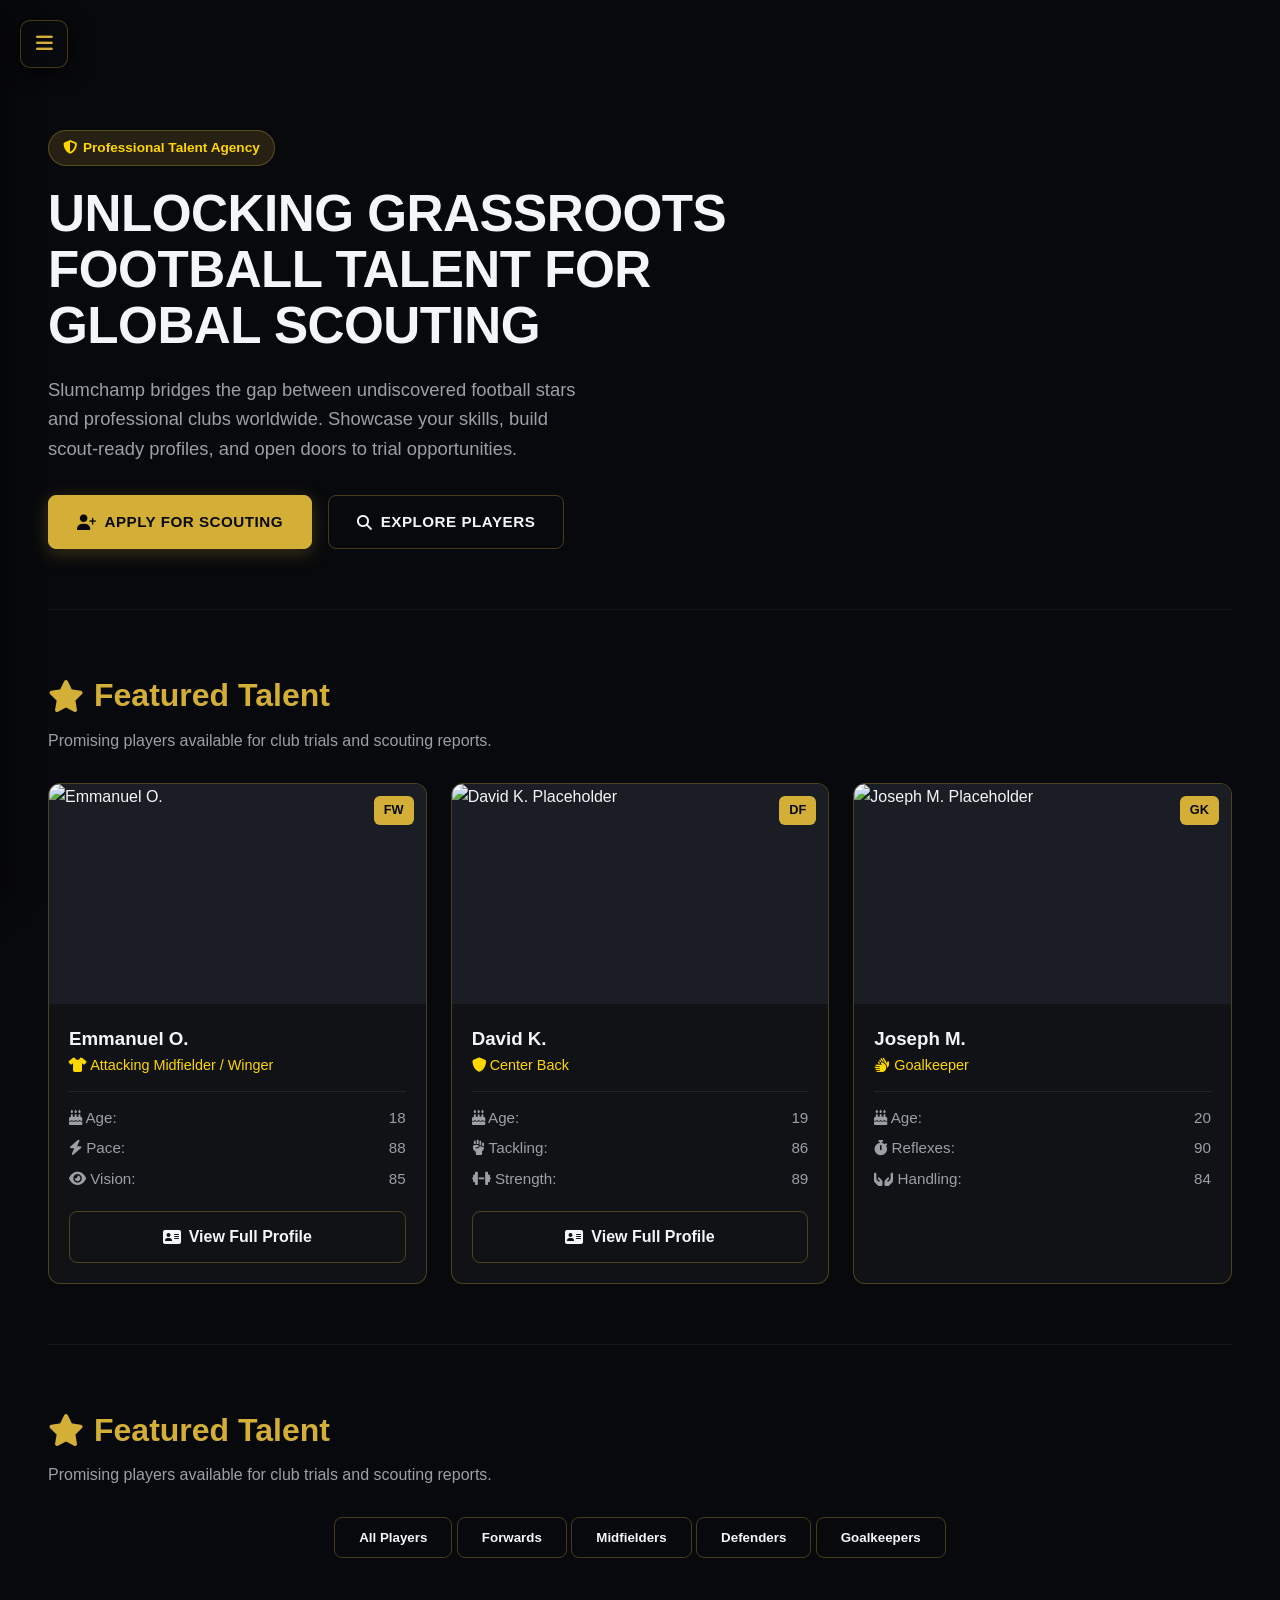
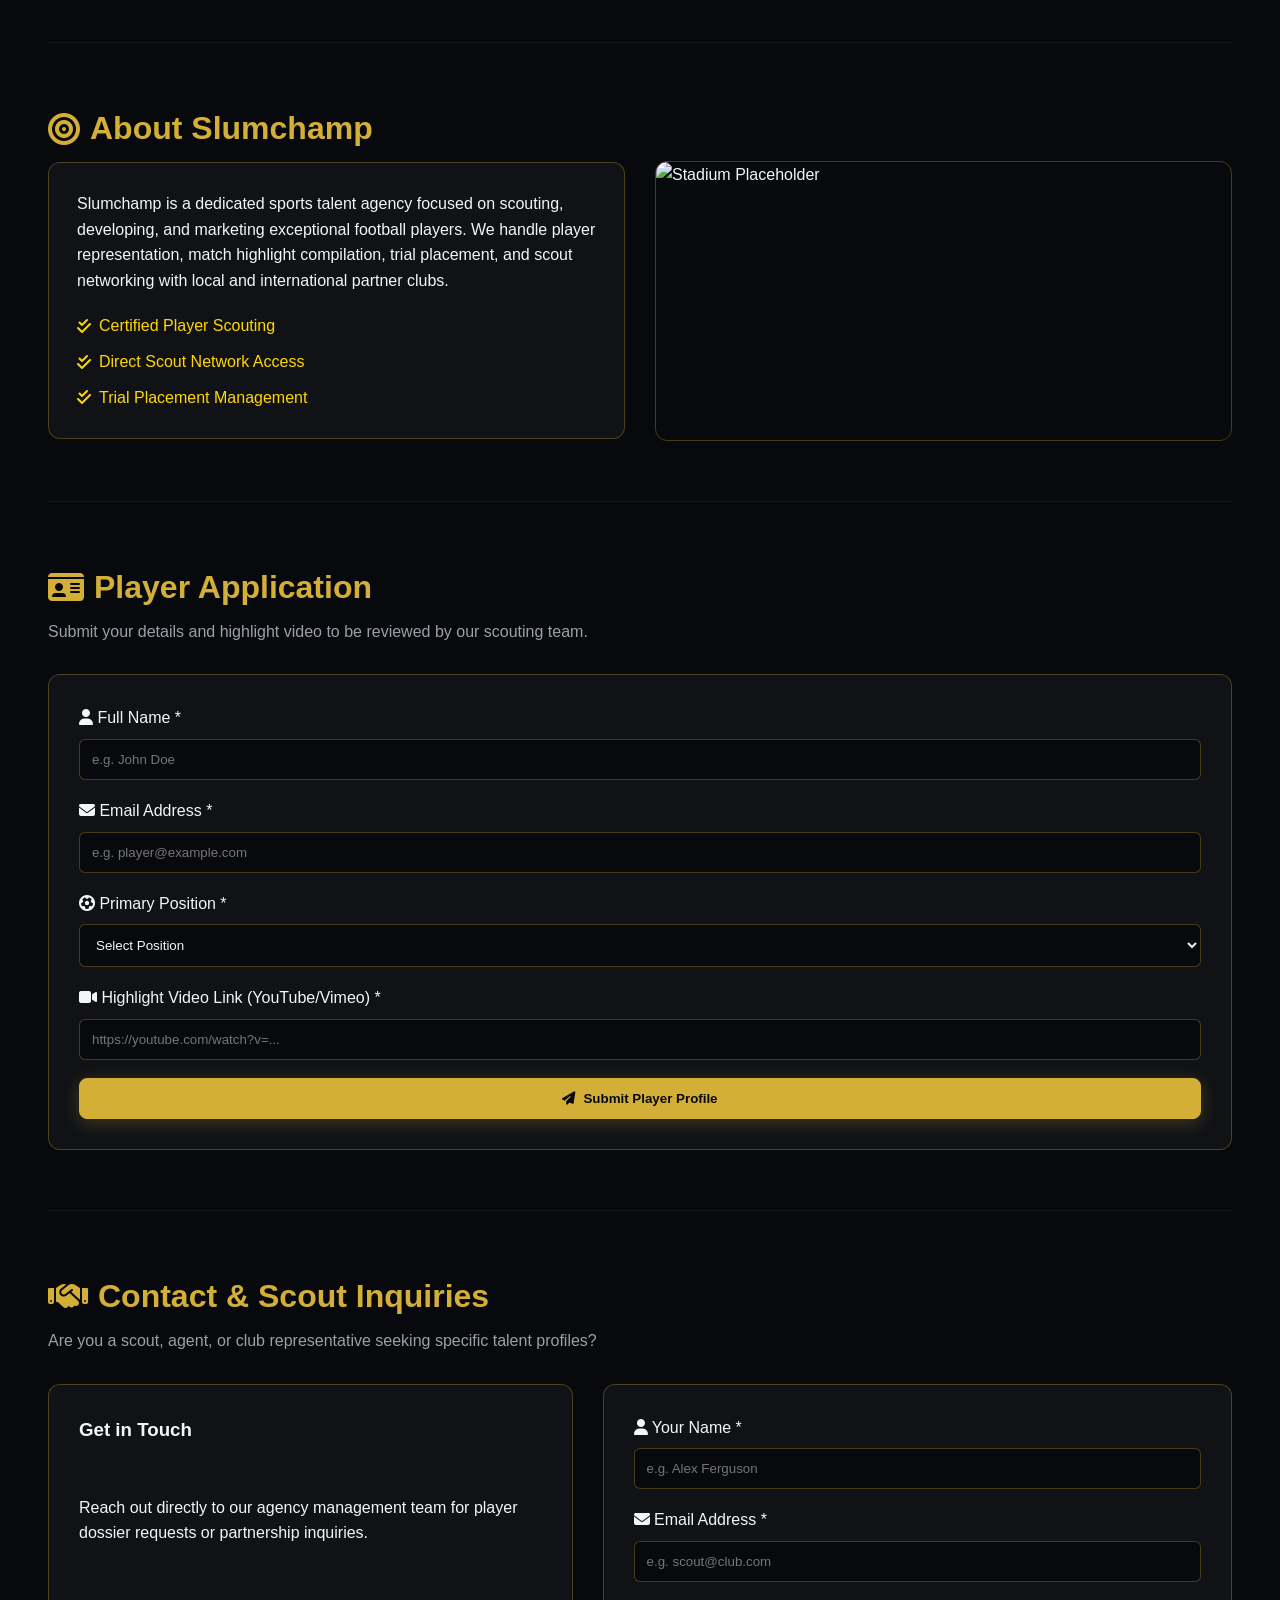
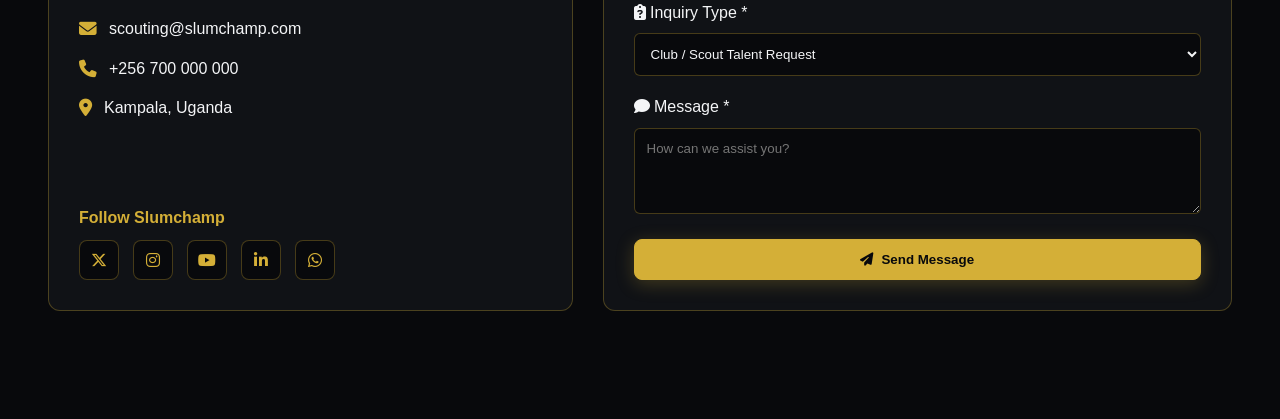
==== Slumchamp/home.html @ bc148725 "Add files via upload" ====
<!DOCTYPE html>
<html lang="en">
<head>
  <meta charset="UTF-8">
  <meta name="viewport" content="width=device-width, initial-scale=1.0">
  <title>Slumchamp - Talent Agency & Scouting Platform</title>
  
  <!-- Font Awesome CDN for Icons -->
  <link rel="stylesheet" href="https://cdnjs.cloudflare.com/ajax/libs/font-awesome/6.5.1/css/all.min.css">
  <link rel="stylesheet" href="css/style.css">
</head>
<body>

  <!-- Floating Hamburger Toggle Button -->
  <button type="button" id="menuToggleBtn" class="menu-toggle-btn" aria-label="Open Navigation Menu">
    <i class="fa-solid fa-bars"></i>
  </button>

  <!-- Overlay Backdrop -->
  <div id="navBackdrop" class="nav-backdrop"></div>

  <!-- Slide-out Off-Canvas Side Navigation -->
  <aside id="sidenav" class="sidenav">
    <div class="sidenav-top">
      <div class="sidenav-header">
        <div class="brand"><i class="fa-solid fa-trophy"></i> Slumchamp</div>
        <button type="button" id="menuCloseBtn" class="menu-close-btn" aria-label="Close Menu">
          <i class="fa-solid fa-xmark"></i>
        </button>
      </div>
      
      <nav class="nav-links">
        <a href="#hero" class="nav-item active"><i class="fa-solid fa-house"></i> Home</a>
        <a href="#showcase" class="nav-item"><i class="fa-solid fa-users"></i> Featured Talent</a>
        <a href="#about" class="nav-item"><i class="fa-solid fa-circle-info"></i> About Agency</a>
        <a href="#apply" class="nav-item"><i class="fa-solid fa-file-signature"></i> Player Application</a>
        <a href="#contact" class="nav-item"><i class="fa-solid fa-paper-plane"></i> Contact & Scouts</a>
      </nav>
    </div>

    <!-- Sidenav Footer with Socials & Back to Top -->
    <div class="sidenav-footer">
      <div class="sidenav-socials">
        <a href="#" aria-label="Twitter / X"><i class="fa-brands fa-x-twitter"></i></a>
        <a href="#" aria-label="Instagram"><i class="fa-brands fa-instagram"></i></a>
        <a href="#" aria-label="YouTube"><i class="fa-brands fa-youtube"></i></a>
        <a href="#" aria-label="LinkedIn"><i class="fa-brands fa-linkedin-in"></i></a>
        <a href="#" aria-label="WhatsApp"><i class="fa-brands fa-whatsapp"></i></a>
      </div>

      <button type="button" id="backToTopBtn" class="back-to-top-btn" title="Scroll to top">
        <i class="fa-solid fa-arrow-up"></i> Back to Top
      </button>
    </div>
  </aside>

  <!-- Main Content Area -->
  <main class="main-content">
    
    <!-- Hero Section -->
    <section id="hero" class="hero">
      <div class="hero-content">
        <span class="badge"><i class="fa-solid fa-shield-halved"></i> Professional Talent Agency</span>
        <h1>Unlocking Grassroots Football Talent For Global Scouting</h1>
        <p>Slumchamp bridges the gap between undiscovered football stars and professional clubs worldwide. Showcase your skills, build scout-ready profiles, and open doors to trial opportunities.</p>
        <div class="hero-actions">
          <a href="#apply" class="btn btn-primary"><i class="fa-solid fa-user-plus"></i> Apply for Scouting</a>
          <a href="#showcase" class="btn btn-secondary"><i class="fa-solid fa-magnifying-glass"></i> Explore Players</a>
        </div>
      </div>
    </section>

    <!-- Featured Talent Section -->
    <section id="showcase" class="section">
      <h2 class="section-title"><i class="fa-solid fa-star"></i> Featured Talent</h2>
      <p class="section-subtitle">Promising players available for club trials and scouting reports.</p>
      
      <div class="player-grid">
           <!-- Inside index.html Featured Talent Grid -->
<div class="player-card">
  <div class="player-img-wrapper">
    <img src="https://images.unsplash.com/photo-1508098682722-e99c43a406b2?auto=format&fit=crop&w=600&q=80" alt="Emmanuel O." class="player-img">
    <div class="player-badge">FW</div>
  </div>
  <div class="player-info">
    <h3>Emmanuel O.</h3>
    <p class="position"><i class="fa-solid fa-shirt"></i> Attacking Midfielder / Winger</p>
    <ul class="stats">
      <li><span><i class="fa-solid fa-cake-candles"></i> Age:</span> 18</li>
      <li><span><i class="fa-solid fa-bolt"></i> Pace:</span> 88</li>
      <li><span><i class="fa-solid fa-eye"></i> Vision:</span> 85</li>
    </ul>
    
    <!-- Profile Page Link Button -->
    <a href="player-profile.html" class="btn btn-secondary btn-full" style="margin-top: 14px;">
      <i class="fa-solid fa-address-card"></i> View Full Profile
    </a>
  </div>
</div>
        
        <!-- Player Card 2 -->
        <div class="player-card">
          <div class="player-img-wrapper">
            <img src="https://images.unsplash.com/photo-1543326727-cf6c39e8f84c?auto=format&fit=crop&w=600&q=80" alt="David K. Placeholder" class="player-img">
            <div class="player-badge">DF</div>
          </div>
          <div class="player-info">
            <h3>David K.</h3>
            <p class="position"><i class="fa-solid fa-shield"></i> Center Back</p>
            <ul class="stats">
              <li><span><i class="fa-solid fa-cake-candles"></i> Age:</span> 19</li>
              <li><span><i class="fa-solid fa-hand-fist"></i> Tackling:</span> 86</li>
              <li><span><i class="fa-solid fa-dumbbell"></i> Strength:</span> 89</li>
            </ul>
            <a href="player-profile.html" class="btn btn-secondary btn-full" style="margin-top: 14px;">
              <i class="fa-solid fa-address-card"></i> View Full Profile
            </a>
          </div>
        </div>

        <!-- Player Card 3 -->
        <div class="player-card">
          <div class="player-img-wrapper">
            <img src="https://images.unsplash.com/photo-1517927033932-b3d18e61fb3a?auto=format&fit=crop&w=600&q=80" alt="Joseph M. Placeholder" class="player-img">
            <div class="player-badge">GK</div>
          </div>
          <div class="player-info">
            <h3>Joseph M.</h3>
            <p class="position"><i class="fa-solid fa-hands"></i> Goalkeeper</p>
            <ul class="stats">
              <li><span><i class="fa-solid fa-cake-candles"></i> Age:</span> 20</li>
              <li><span><i class="fa-solid fa-stopwatch"></i> Reflexes:</span> 90</li>
              <li><span><i class="fa-solid fa-hands-holding"></i> Handling:</span> 84</li>
            </ul>
          </div>
        </div>

      </div>
    </section>
    <!-- In index.html -->
<section id="showcase" class="section">
  <h2 class="section-title"><i class="fa-solid fa-star"></i> Featured Talent</h2>
  <p class="section-subtitle">Promising players available for club trials and scouting reports.</p>

  <!-- Filter Buttons -->
  <div class="filter-controls" style="margin-bottom: 24px; text-align: center;">
    <button class="btn btn-secondary active" onclick="filterPlayers('ALL')">All Players</button>
    <button class="btn btn-secondary" onclick="filterPlayers('FW')">Forwards</button>
    <button class="btn btn-secondary" onclick="filterPlayers('MF')">Midfielders</button>
    <button class="btn btn-secondary" onclick="filterPlayers('DF')">Defenders</button>
    <button class="btn btn-secondary" onclick="filterPlayers('GK')">Goalkeepers</button>
  </div>
  
  <div id="playerGridContainer" class="player-grid"></div>
</section>

    <!-- About Agency Section -->
    <section id="about" class="section">
      <h2 class="section-title"><i class="fa-solid fa-bullseye"></i> About Slumchamp</h2>
      <div class="about-grid">
        <div class="about-card">
          <p>Slumchamp is a dedicated sports talent agency focused on scouting, developing, and marketing exceptional football players. We handle player representation, match highlight compilation, trial placement, and scout networking with local and international partner clubs.</p>
          <div class="agency-features">
            <div class="feature-item"><i class="fa-solid fa-check-double"></i> Certified Player Scouting</div>
            <div class="feature-item"><i class="fa-solid fa-check-double"></i> Direct Scout Network Access</div>
            <div class="feature-item"><i class="fa-solid fa-check-double"></i> Trial Placement Management</div>
          </div>
        </div>
        <div class="about-img-box">
          <img src="https://images.unsplash.com/photo-1574629810360-7efbbe195018?auto=format&fit=crop&w=800&q=80" alt="Stadium Placeholder" class="about-img">
        </div>
      </div>
    </section>

    <!-- Player Application Section -->
    <section id="apply" class="section">
      <h2 class="section-title"><i class="fa-solid fa-id-card"></i> Player Application</h2>
      <p class="section-subtitle">Submit your details and highlight video to be reviewed by our scouting team.</p>

      <div class="form-container">
        <div id="playerFormStatus" class="form-status"></div>
        
        <form id="playerApplyForm">
          <div class="form-group">
            <label for="fullName"><i class="fa-solid fa-user"></i> Full Name *</label>
            <input type="text" id="fullName" name="fullName" required placeholder="e.g. John Doe">
          </div>

          <div class="form-group">
            <label for="email"><i class="fa-solid fa-envelope"></i> Email Address *</label>
            <input type="email" id="email" name="email" required placeholder="e.g. player@example.com">
          </div>

          <div class="form-group">
            <label for="primaryPosition"><i class="fa-solid fa-futbol"></i> Primary Position *</label>
            <select id="primaryPosition" name="primaryPosition" required>
              <option value="">Select Position</option>
              <option value="Goalkeeper">Goalkeeper</option>
              <option value="Center Back">Center Back</option>
              <option value="Full Back">Full Back</option>
              <option value="Central Midfielder">Central Midfielder</option>
              <option value="Attacking Midfielder">Attacking Midfielder</option>
              <option value="Winger">Winger</option>
              <option value="Striker">Striker</option>
            </select>
          </div>

          <div class="form-group">
            <label for="videoUrl"><i class="fa-solid fa-video"></i> Highlight Video Link (YouTube/Vimeo) *</label>
            <input type="url" id="videoUrl" name="videoUrl" required placeholder="https://youtube.com/watch?v=...">
          </div>

          <button type="submit" class="btn btn-primary btn-full"><i class="fa-solid fa-paper-plane"></i> Submit Player Profile</button>
        </form>
      </div>
    </section>

    <!-- Contact & Scout Inquiries Section -->
    <section id="contact" class="section">
      <h2 class="section-title"><i class="fa-solid fa-handshake"></i> Contact & Scout Inquiries</h2>
      <p class="section-subtitle">Are you a scout, agent, or club representative seeking specific talent profiles?</p>

      <div class="contact-layout">
        <div class="contact-info-card">
          <h3>Get in Touch</h3>
          <p>Reach out directly to our agency management team for player dossier requests or partnership inquiries.</p>
          
          <ul class="contact-details">
            <li><i class="fa-solid fa-envelope"></i> <span>scouting@slumchamp.com</span></li>
            <li><i class="fa-solid fa-phone"></i> <span>+256 700 000 000</span></li>
            <li><i class="fa-solid fa-location-dot"></i> <span>Kampala, Uganda</span></li>
          </ul>

          <div class="social-links-bar">
            <h4>Follow Slumchamp</h4>
            <div class="social-icons">
              <a href="twitter.com" aria-label="Twitter / X"><i class="fa-brands fa-x-twitter"></i></a>
              <a href="#" aria-label="Instagram"><i class="fa-brands fa-instagram"></i></a>
              <a href="#" aria-label="YouTube"><i class="fa-brands fa-youtube"></i></a>
              <a href="#" aria-label="LinkedIn"><i class="fa-brands fa-linkedin-in"></i></a>
              <a href="#" aria-label="WhatsApp"><i class="fa-brands fa-whatsapp"></i></a>
            </div>
          </div>
        </div>

        <div class="form-container">
          <div id="contactFormStatus" class="form-status"></div>
          
          <form id="generalContactForm">
            <div class="form-group">
              <label for="contactName"><i class="fa-solid fa-user"></i> Your Name *</label>
              <input type="text" id="contactName" name="contactName" required placeholder="e.g. Alex Ferguson">
            </div>

            <div class="form-group">
              <label for="contactEmail"><i class="fa-solid fa-envelope"></i> Email Address *</label>
              <input type="email" id="contactEmail" name="contactEmail" required placeholder="e.g. scout@club.com">
            </div>

            <div class="form-group">
              <label for="inquiryType"><i class="fa-solid fa-clipboard-question"></i> Inquiry Type *</label>
              <select id="inquiryType" name="inquiryType" required>
                <option value="Scout Request">Club / Scout Talent Request</option>
                <option value="Media Inquiry">Media & Press</option>
                <option value="Sponsorship">Sponsorship & Partnership</option>
                <option value="General">General Inquiry</option>
              </select>
            </div>

            <div class="form-group">
              <label for="message"><i class="fa-solid fa-comment"></i> Message *</label>
              <textarea id="message" name="message" rows="4" required placeholder="How can we assist you?"></textarea>
            </div>

            <button type="submit" class="btn btn-primary btn-full"><i class="fa-solid fa-paper-plane"></i> Send Message</button>
          </form>
        </div>
      </div>
    </section>

  </main>

  <script src="js/main.js"></script>
  <script src="js/players-data.js"></script>
</body>
</html>
---- Slumchamp/css/style.css ----
/* ==========================================================================
   Slumchamp Core Styling & EA FC Theme
   ========================================================================== */

:root {
  --bg-dark: #08090c;
  --bg-card: #101216;
  --gold-primary: #d4af37;
  --gold-light: #ffd700;
  --gold-glow: rgba(212, 175, 55, 0.25);
  --text-main: #f4f5f7;
  --text-muted: #9aa0a6;
  --border-gold: rgba(212, 175, 55, 0.3);
  --nav-width: 270px;
}

* {
  margin: 0;
  padding: 0;
  box-sizing: border-box;
}

body {
  font-family: 'Segoe UI', Roboto, Helvetica, Arial, sans-serif;
  background-color: var(--bg-dark);
  color: var(--text-main);
  line-height: 1.6;
}

/* --- Floating Hamburger Button --- */
.menu-toggle-btn {
  position: fixed;
  top: 20px;
  left: 20px;
  z-index: 1050;
  width: 48px;
  height: 48px;
  background-color: var(--bg-dark);
  backdrop-filter: blur(8px);
  border: 1px solid var(--border-gold);
  border-radius: 10px;
  color: var(--gold-primary);
  font-size: 1.2rem;
  display: flex;
  justify-content: center;
  align-items: center;
  cursor: pointer;
  box-shadow: 0 4px 20px rgba(0, 0, 0, 0.8);
  transition: all 0.3s ease;
}

.menu-toggle-btn:hover {
  border-color: var(--gold-light);
  color: var(--gold-light);
  box-shadow: 0 0 12px var(--gold-glow);
}

/* --- Off-Canvas Backdrop --- */
.nav-backdrop {
  position: fixed;
  top: 0;
  left: 0;
  width: 100vw;
  height: 100vh;
  background-color: rgba(0, 0, 0, 0.75);
  backdrop-filter: blur(4px);
  z-index: 1090;
  opacity: 0;
  visibility: hidden;
  transition: all 0.3s ease;
}

.nav-backdrop.active {
  opacity: 1 !important;
  visibility: visible !important;
}

/* --- Slide-out Side Navigation Drawer --- */
.sidenav {
  width: var(--nav-width);
  height: 100vh;
  background-color: #101216 !important;
  border-right: 1px solid var(--border-gold);
  position: fixed;
  top: 0;
  left: 0;
  display: flex;
  flex-direction: column;
  justify-content: space-between;
  padding: 24px 16px;
  z-index: 1100;
  transform: translateX(-100%);
  transition: transform 0.35s cubic-bezier(0.16, 1, 0.3, 1);
  box-shadow: 5px 0 25px rgba(0, 0, 0, 0.6);
}

.sidenav.open {
  transform: translateX(0) !important;
}

.sidenav-header {
  display: flex;
  justify-content: space-between;
  align-items: center;
  margin-bottom: 30px;
  padding-bottom: 12px;
  border-bottom: 1px solid rgba(255, 255, 255, 0.08);
}

.brand {
  font-size: 1.3rem;
  font-weight: 700;
  color: var(--gold-primary);
  display: flex;
  align-items: center;
  gap: 8px;
}

.menu-close-btn {
  background: transparent;
  border: none;
  color: var(--text-muted);
  font-size: 1.2rem;
  cursor: pointer;
  padding: 4px 8px;
  transition: color 0.2s ease;
}

.menu-close-btn:hover {
  color: var(--gold-light);
}

.nav-links {
  display: flex;
  flex-direction: column;
  gap: 8px;
}

.nav-item {
  color: var(--text-muted);
  text-decoration: none;
  padding: 12px 16px;
  border-radius: 8px;
  font-weight: 500;
  display: flex;
  align-items: center;
  gap: 12px;
  transition: all 0.25s ease;
}

.nav-item i {
  width: 18px;
  text-align: center;
  color: var(--gold-primary);
}

.nav-item:hover,
.nav-item.active {
  color: var(--gold-light);
  background-color: rgba(212, 175, 55, 0.1);
  border-left: 3px solid var(--gold-primary);
}

.sidenav-socials {
  display: flex;
  justify-content: space-between;
  margin-bottom: 16px;
  padding: 0 4px;
}

.sidenav-socials a {
  color: var(--text-muted);
  font-size: 1.2rem;
  transition: all 0.3s ease;
}

.sidenav-socials a:hover {
  color: var(--gold-light);
  transform: translateY(-2px);
}

.back-to-top-btn {
  width: 100%;
  background-color: transparent;
  border: 1px solid var(--border-gold);
  color: var(--gold-primary);
  padding: 10px;
  border-radius: 6px;
  cursor: pointer;
  display: flex;
  align-items: center;
  justify-content: center;
  gap: 8px;
  transition: all 0.3s ease;
}

.back-to-top-btn:hover {
  background-color: var(--gold-primary);
  color: var(--bg-dark);
}

/* --- Main Content Layout --- */
.main-content {
  margin-left: 0;
  width: 100%;
  padding: 90px 48px 48px 48px;
}

.hero {
  padding: 40px 0 60px 0;
  max-width: 800px;
}

.badge {
  background: rgba(212, 175, 55, 0.15);
  color: var(--gold-light);
  padding: 6px 14px;
  border-radius: 20px;
  font-size: 0.85rem;
  font-weight: 600;
  border: 1px solid var(--border-gold);
  display: inline-flex;
  align-items: center;
  gap: 6px;
}

.hero h1 {
  font-size: 2.8rem;
  margin: 18px 0;
  line-height: 1.2;
}

.hero p {
  color: var(--text-muted);
  font-size: 1.1rem;
  margin-bottom: 24px;
}

.hero-actions {
  display: flex;
  gap: 16px;
}

/* --- Buttons --- */
.btn {
  display: inline-flex;
  align-items: center;
  gap: 8px;
  padding: 12px 24px;
  border-radius: 8px;
  text-decoration: none;
  font-weight: 600;
  cursor: pointer;
  transition: all 0.3s ease;
  justify-content: center;
}

.btn-primary {
  background: var(--gold-primary);
  color: var(--bg-dark);
  border: 1px solid var(--gold-primary);
}

.btn-primary:hover {
  background: var(--gold-light);
  box-shadow: 0 0 15px var(--gold-glow);
}

.btn-secondary {
  background: transparent;
  color: var(--text-main);
  border: 1px solid var(--border-gold);
}

.btn-secondary:hover {
  border-color: var(--gold-light);
  color: var(--gold-light);
}

.btn-full {
  width: 100%;
}

/* --- Sections --- */
.section {
  padding: 60px 0;
  border-top: 1px solid rgba(255, 255, 255, 0.05);
}

.section-title {
  font-size: 2rem;
  color: var(--gold-primary);
  margin-bottom: 6px;
  display: flex;
  align-items: center;
  gap: 10px;
}

.section-subtitle {
  color: var(--text-muted);
  margin-bottom: 30px;
}

/* --- Player Cards --- */
.player-grid {
  display: grid;
  grid-template-columns: repeat(auto-fit, minmax(280px, 1fr));
  gap: 24px;
}

.player-card {
  background-color: var(--bg-card);
  border: 1px solid var(--border-gold);
  border-radius: 12px;
  overflow: hidden;
  transition: transform 0.3s ease;
}

.player-card:hover {
  transform: translateY(-5px);
}

.player-img-wrapper {
  position: relative;
  width: 100%;
  height: 220px;
  background-color: #1a1d24;
}

.player-img {
  width: 100%;
  height: 100%;
  object-fit: cover;
}

.player-badge {
  position: absolute;
  top: 12px;
  right: 12px;
  background: var(--gold-primary);
  color: var(--bg-dark);
  font-weight: 700;
  padding: 4px 10px;
  border-radius: 6px;
  font-size: 0.8rem;
}

.player-info {
  padding: 20px;
}

.position {
  color: var(--gold-light);
  font-size: 0.9rem;
  margin-bottom: 10px;
}

.stats {
  list-style: none;
  margin-top: 14px;
  padding-top: 14px;
  border-top: 1px solid rgba(255, 255, 255, 0.08);
}

.stats li {
  color: var(--text-muted);
  display: flex;
  justify-content: space-between;
  margin-bottom: 6px;
  font-size: 0.95rem;
}

/* --- About Grid Layout --- */
.about-grid {
  display: grid;
  grid-template-columns: 1fr 1fr;
  gap: 30px;
  align-items: center;
}

.about-card {
  background-color: var(--bg-card);
  border: 1px solid var(--border-gold);
  padding: 28px;
  border-radius: 12px;
}

.agency-features {
  margin-top: 20px;
  display: flex;
  flex-direction: column;
  gap: 10px;
}

.feature-item {
  color: var(--gold-light);
  display: flex;
  align-items: center;
  gap: 8px;
  font-weight: 500;
}

.about-img-box {
  border-radius: 12px;
  overflow: hidden;
  border: 1px solid var(--border-gold);
  height: 280px;
}

.about-img {
  width: 100%;
  height: 100%;
  object-fit: cover;
}

/* --- Contact Section --- */
.contact-layout {
  display: grid;
  grid-template-columns: 1fr 1.2fr;
  gap: 30px;
}

.contact-info-card {
  background-color: var(--bg-card);
  border: 1px solid var(--border-gold);
  padding: 30px;
  border-radius: 12px;
  display: flex;
  flex-direction: column;
  justify-content: space-between;
}

.contact-details {
  list-style: none;
  margin: 20px 0;
}

.contact-details li {
  display: flex;
  align-items: center;
  gap: 12px;
  margin-bottom: 14px;
  color: var(--text-main);
}

.contact-details i {
  color: var(--gold-primary);
  font-size: 1.1rem;
}

.social-links-bar h4 {
  color: var(--gold-primary);
  margin-bottom: 10px;
}

.social-icons {
  display: flex;
  gap: 14px;
}

.social-icons a {
  width: 40px;
  height: 40px;
  background-color: var(--bg-dark);
  border: 1px solid var(--border-gold);
  border-radius: 8px;
  color: var(--gold-primary);
  display: flex;
  align-items: center;
  justify-content: center;
  text-decoration: none;
  transition: all 0.3s ease;
}

.social-icons a:hover {
  background-color: var(--gold-primary);
  color: var(--bg-dark);
  transform: translateY(-3px);
}

/* --- Forms --- */
.form-container {
  background-color: var(--bg-card);
  border: 1px solid var(--border-gold);
  padding: 30px;
  border-radius: 12px;
}

.form-group {
  margin-bottom: 18px;
}

.form-group label {
  display: block;
  margin-bottom: 8px;
  font-weight: 500;
  color: var(--text-main);
}

.form-group input,
.form-group select,
.form-group textarea {
  width: 100%;
  padding: 12px;
  background-color: var(--bg-dark);
  border: 1px solid var(--border-gold);
  color: var(--text-main);
  border-radius: 6px;
  font-family: inherit;
}

.form-group textarea {
  resize: vertical;
}

.form-status {
  display: none;
  padding: 12px;
  border-radius: 6px;
  margin-bottom: 20px;
}

.form-status.success {
  background-color: rgba(40, 167, 69, 0.2);
  border: 1px solid #28a745;
  color: #28a745;
}

.form-status.error {
  background-color: rgba(220, 53, 69, 0.2);
  border: 1px solid #dc3545;
  color: #dc3545;
}

/* ==========================================================================
   Dedicated Player Profile Page & EA FC Radar Styles
   ========================================================================== */

.profile-topbar {
  margin-bottom: 24px;
}

.profile-header-card {
  background-color: var(--bg-card);
  border: 1px solid var(--border-gold);
  border-radius: 12px;
  padding: 30px;
  margin-bottom: 30px;
}

.profile-hero-grid {
  display: grid;
  grid-template-columns: 240px 1fr;
  gap: 30px;
  align-items: center;
}

.profile-avatar-box {
  position: relative;
  width: 100%;
  height: 260px;
  border-radius: 10px;
  overflow: hidden;
  border: 1px solid var(--border-gold);
}

.profile-avatar {
  width: 100%;
  height: 100%;
  object-fit: cover;
}

.profile-position-badge {
  position: absolute;
  bottom: 12px;
  left: 12px;
  background: var(--gold-primary);
  color: var(--bg-dark);
  font-weight: 700;
  padding: 4px 12px;
  border-radius: 6px;
  font-size: 0.85rem;
}

.profile-title {
  display: flex;
  align-items: center;
  justify-content: space-between;
  gap: 16px;
  flex-wrap: wrap;
}

.profile-title h1 {
  font-size: 2.2rem;
  color: var(--gold-light);
}

.status-badge.available {
  color: #28a745;
  font-size: 0.9rem;
  font-weight: 600;
}

.profile-subtitle {
  color: var(--text-muted);
  margin: 8px 0 20px 0;
}

.key-metrics-row {
  display: grid;
  grid-template-columns: repeat(4, 1fr);
  gap: 16px;
  margin-bottom: 24px;
}

.metric-box {
  background-color: var(--bg-dark);
  border: 1px solid var(--border-gold);
  border-radius: 8px;
  padding: 12px;
  text-align: center;
}

.metric-val {
  display: block;
  font-size: 1.2rem;
  font-weight: 700;
  color: var(--gold-primary);
}

.metric-lbl {
  font-size: 0.8rem;
  color: var(--text-muted);
}

.profile-actions {
  display: flex;
  gap: 16px;
}

.profile-details-grid {
  display: grid;
  grid-template-columns: 1fr 1fr;
  gap: 30px;
}

.profile-section {
  background-color: var(--bg-card);
  border: 1px solid var(--border-gold);
  padding: 24px;
  border-radius: 12px;
}

.radar-container {
  position: relative;
  width: 100%;
  max-width: 420px;
  margin: 0 auto;
}

.video-embed-container {
  border-radius: 8px;
  overflow: hidden;
  border: 1px solid rgba(255, 255, 255, 0.1);
}

@media (max-width: 900px) {
  .about-grid, .contact-layout, .profile-hero-grid, .profile-details-grid {
    grid-template-columns: 1fr;
  }
  .key-metrics-row {
    grid-template-columns: repeat(2, 1fr);
  }
}

@media (max-width: 768px) {
  .main-content {
    padding: 80px 20px 20px 20px;
  }
  .hero h1 {
    font-size: 2.2rem;
  }
}
/* --- Tweaked Hero Typography & CTAs --- */
.hero h1 {
  font-size: 3.2rem;
  font-weight: 800;
  letter-spacing: -0.5px;
  text-transform: uppercase;
  color: var(--text-main);
  margin: 20px 0;
  line-height: 1.1;
}

.hero p {
  font-size: 1.15rem;
  color: var(--text-muted);
  max-width: 540px;
  margin-bottom: 32px;
}

.hero-actions .btn {
  padding: 14px 28px;
  font-size: 0.95rem;
  letter-spacing: 0.5px;
  text-transform: uppercase;
}

.btn-primary {
  box-shadow: 0 4px 18px var(--gold-glow);
}

.btn-primary:hover {
  transform: translateY(-2px);
  box-shadow: 0 6px 22px rgba(212, 175, 55, 0.4);
}

.btn-secondary:hover {
  transform: translateY(-2px);
}
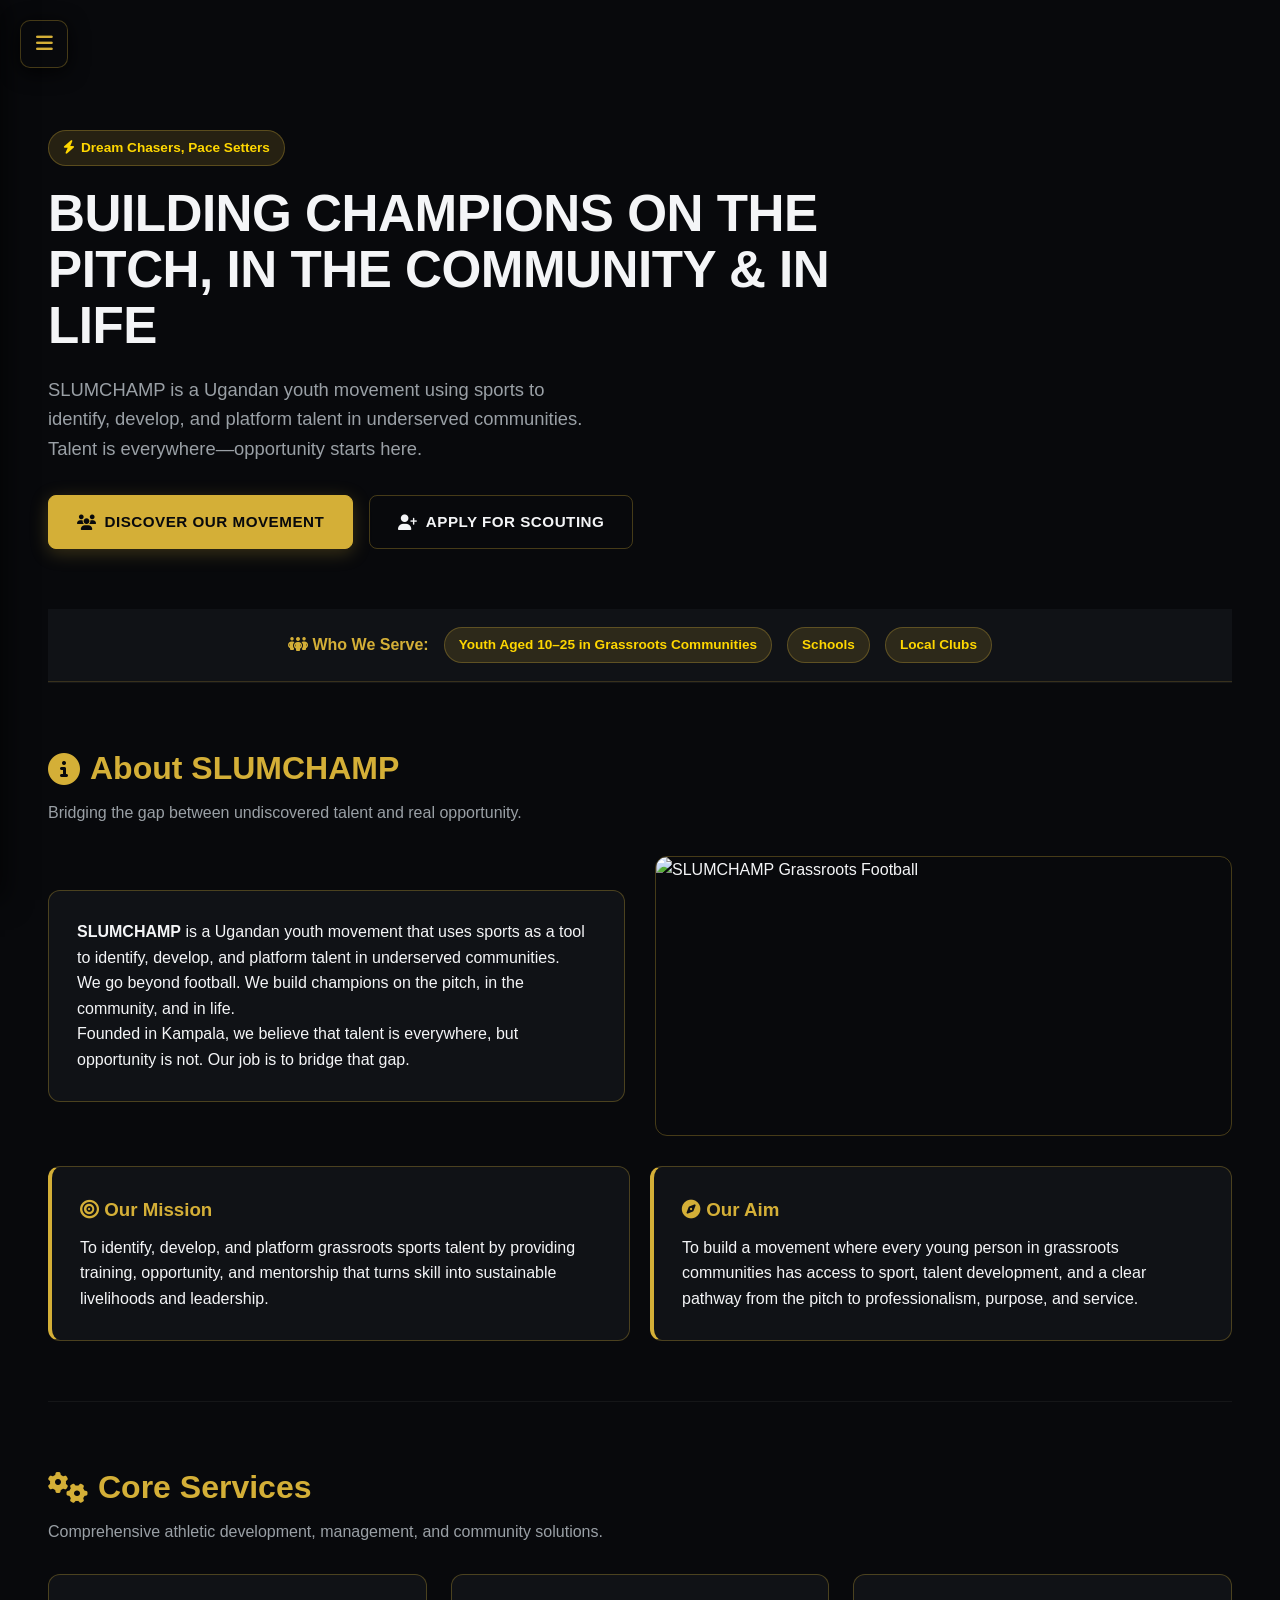
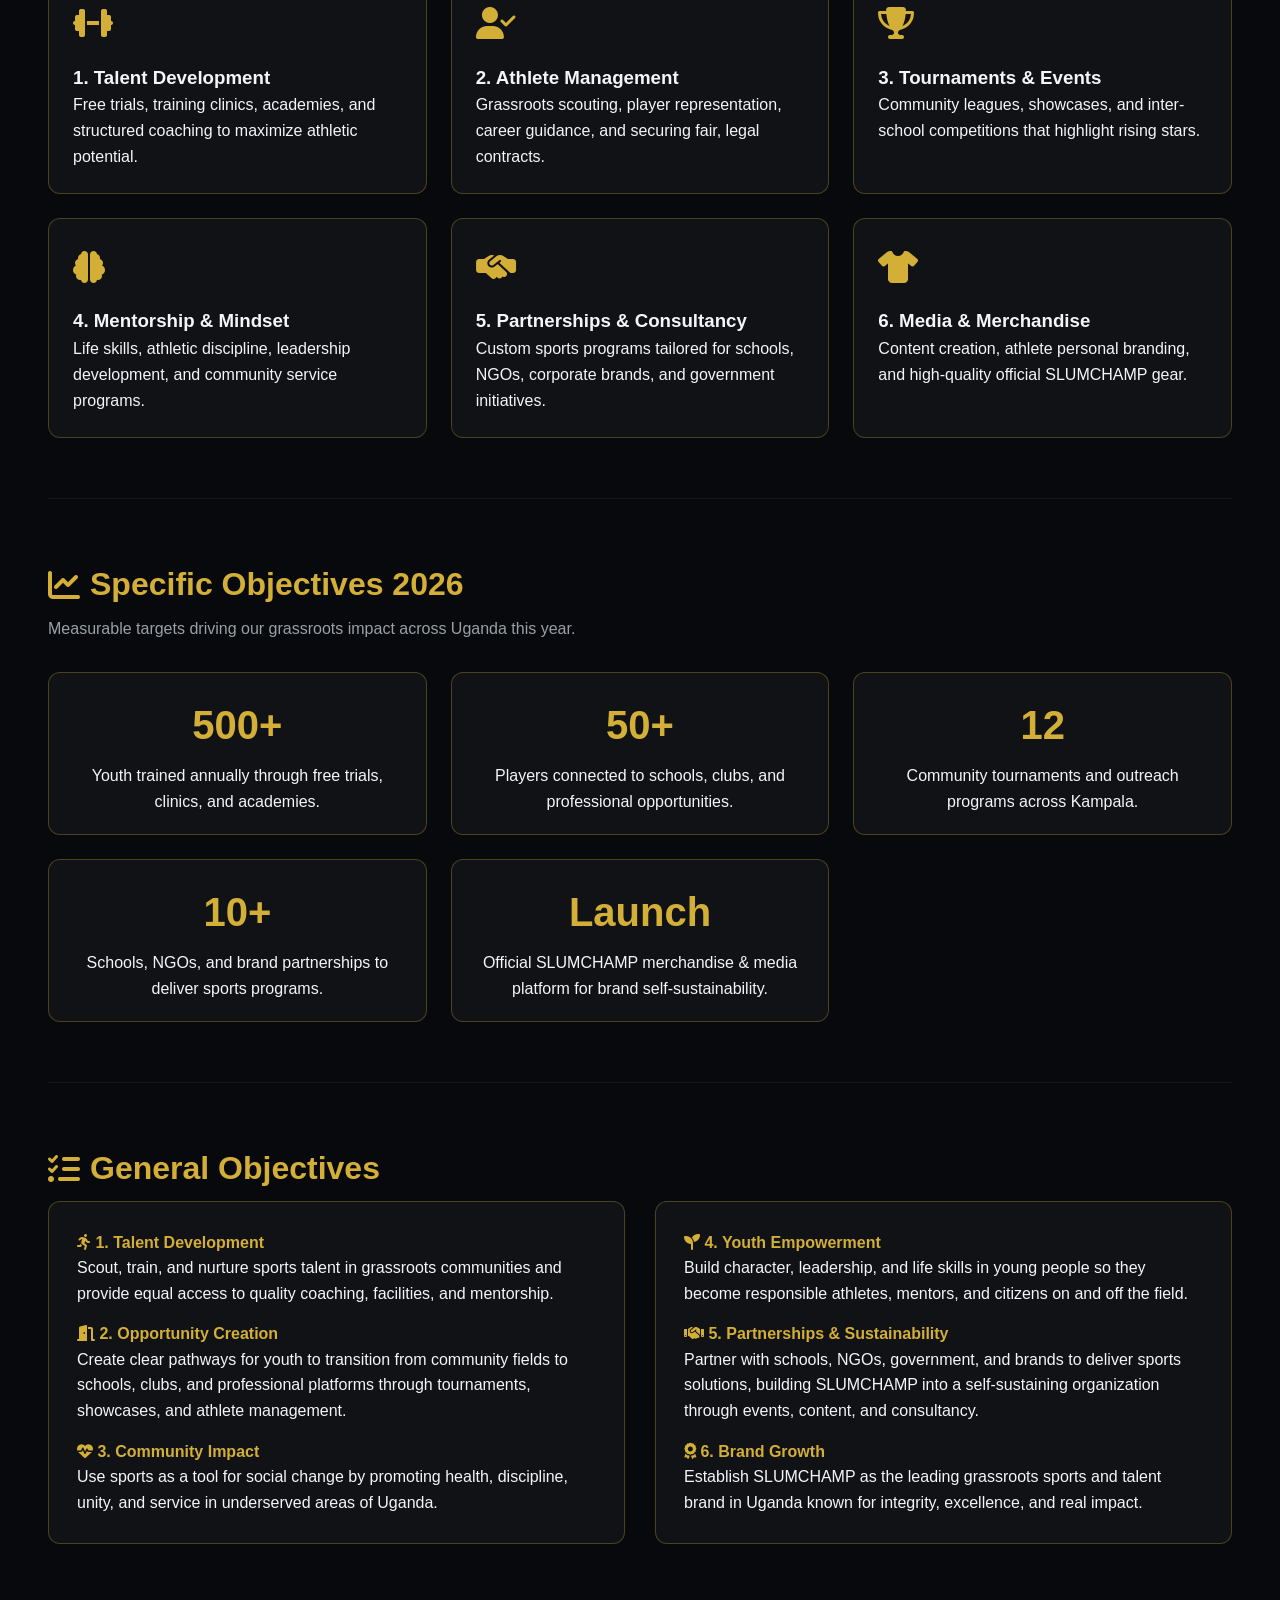
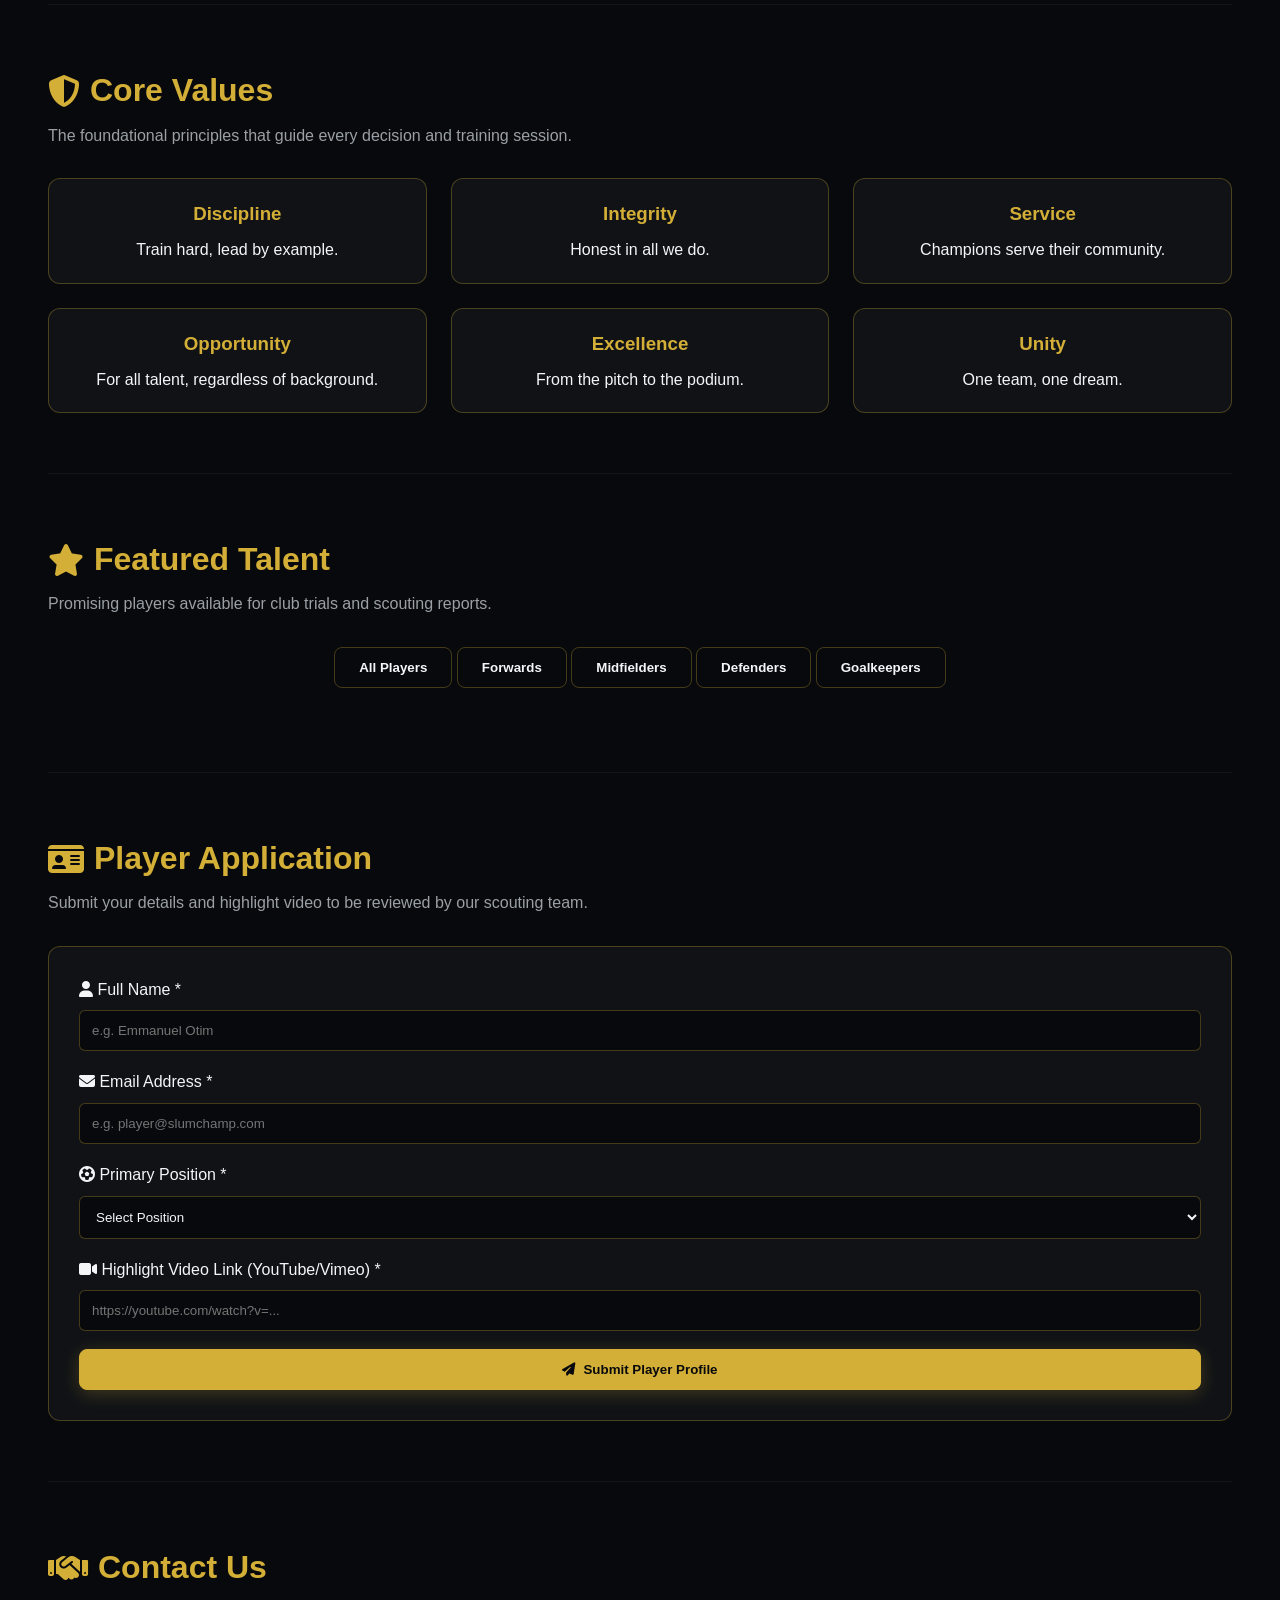
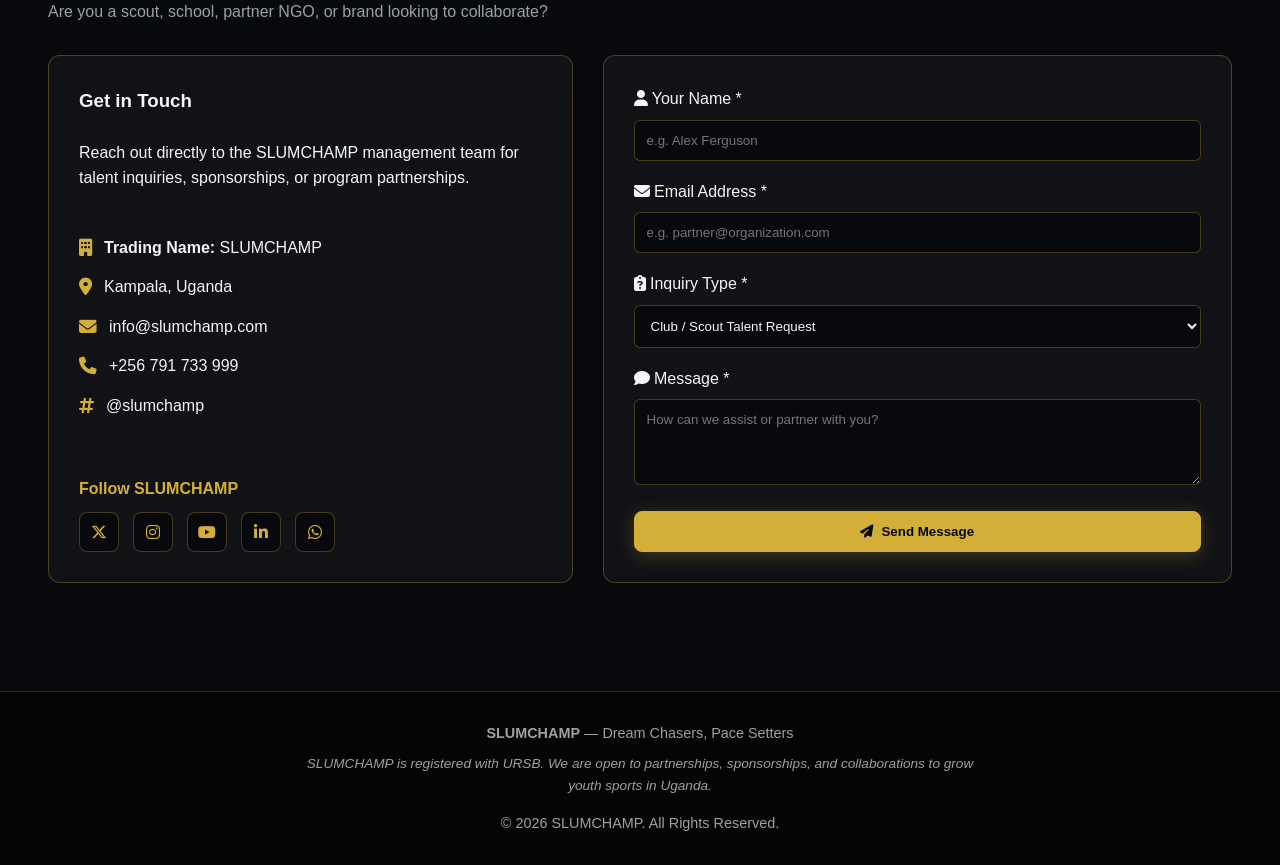
==== commit 83d84ea7: "Update fmt.Println message from 'Hello' to 'Goodbye'" ====
--- a/Slumchamp/home.html
+++ b/Slumchamp/home.html
@@ -3,7 +3,7 @@
 <head>
   <meta charset="UTF-8">
   <meta name="viewport" content="width=device-width, initial-scale=1.0">
-  <title>Slumchamp - Talent Agency & Scouting Platform</title>
+  <title>SLUMCHAMP - Dream Chasers, Pace Setters</title>
   
   <!-- Font Awesome CDN for Icons -->
   <link rel="stylesheet" href="https://cdnjs.cloudflare.com/ajax/libs/font-awesome/6.5.1/css/all.min.css">
@@ -23,7 +23,7 @@
   <aside id="sidenav" class="sidenav">
     <div class="sidenav-top">
       <div class="sidenav-header">
-        <div class="brand"><i class="fa-solid fa-trophy"></i> Slumchamp</div>
+        <div class="brand"><i class="fa-solid fa-trophy"></i> SLUMCHAMP</div>
         <button type="button" id="menuCloseBtn" class="menu-close-btn" aria-label="Close Menu">
           <i class="fa-solid fa-xmark"></i>
         </button>
@@ -31,21 +31,25 @@
       
       <nav class="nav-links">
         <a href="#hero" class="nav-item active"><i class="fa-solid fa-house"></i> Home</a>
-        <a href="#showcase" class="nav-item"><i class="fa-solid fa-users"></i> Featured Talent</a>
-        <a href="#about" class="nav-item"><i class="fa-solid fa-circle-info"></i> About Agency</a>
+        <a href="#about" class="nav-item"><i class="fa-solid fa-circle-info"></i> About Us</a>
+        <a href="#services" class="nav-item"><i class="fa-solid fa-futbol"></i> Core Services</a>
+        <a href="#targets" class="nav-item"><i class="fa-solid fa-bullseye"></i> 2026 Targets</a>
+        <a href="#objectives" class="nav-item"><i class="fa-solid fa-list-check"></i> Objectives</a>
+        <a href="#values" class="nav-item"><i class="fa-solid fa-shield-halved"></i> Core Values</a>
+        <a href="#showcase" class="nav-item"><i class="fa-solid fa-star"></i> Featured Talent</a>
         <a href="#apply" class="nav-item"><i class="fa-solid fa-file-signature"></i> Player Application</a>
-        <a href="#contact" class="nav-item"><i class="fa-solid fa-paper-plane"></i> Contact & Scouts</a>
+        <a href="#contact" class="nav-item"><i class="fa-solid fa-paper-plane"></i> Contact Us</a>
       </nav>
     </div>
 
     <!-- Sidenav Footer with Socials & Back to Top -->
     <div class="sidenav-footer">
       <div class="sidenav-socials">
-        <a href="#" aria-label="Twitter / X"><i class="fa-brands fa-x-twitter"></i></a>
-        <a href="#" aria-label="Instagram"><i class="fa-brands fa-instagram"></i></a>
-        <a href="#" aria-label="YouTube"><i class="fa-brands fa-youtube"></i></a>
-        <a href="#" aria-label="LinkedIn"><i class="fa-brands fa-linkedin-in"></i></a>
-        <a href="#" aria-label="WhatsApp"><i class="fa-brands fa-whatsapp"></i></a>
+        <a href="https://twitter.com/slumchamp" target="_blank" aria-label="Twitter / X"><i class="fa-brands fa-x-twitter"></i></a>
+        <a href="https://instagram.com/slumchamp" target="_blank" aria-label="Instagram"><i class="fa-brands fa-instagram"></i></a>
+        <a href="https://youtube.com/@slumchamp" target="_blank" aria-label="YouTube"><i class="fa-brands fa-youtube"></i></a>
+        <a href="https://linkedin.com/company/slumchamp" target="_blank" aria-label="LinkedIn"><i class="fa-brands fa-linkedin-in"></i></a>
+        <a href="https://wa.me/256791733999" target="_blank" aria-label="WhatsApp"><i class="fa-brands fa-whatsapp"></i></a>
       </div>
 
       <button type="button" id="backToTopBtn" class="back-to-top-btn" title="Scroll to top">
@@ -60,12 +64,192 @@
     <!-- Hero Section -->
     <section id="hero" class="hero">
       <div class="hero-content">
-        <span class="badge"><i class="fa-solid fa-shield-halved"></i> Professional Talent Agency</span>
-        <h1>Unlocking Grassroots Football Talent For Global Scouting</h1>
-        <p>Slumchamp bridges the gap between undiscovered football stars and professional clubs worldwide. Showcase your skills, build scout-ready profiles, and open doors to trial opportunities.</p>
+        <span class="badge"><i class="fa-solid fa-bolt"></i> Dream Chasers, Pace Setters</span>
+        <h1>Building Champions On The Pitch, In The Community & In Life</h1>
+        <p>SLUMCHAMP is a Ugandan youth movement using sports to identify, develop, and platform talent in underserved communities. Talent is everywhere—opportunity starts here.</p>
         <div class="hero-actions">
-          <a href="#apply" class="btn btn-primary"><i class="fa-solid fa-user-plus"></i> Apply for Scouting</a>
-          <a href="#showcase" class="btn btn-secondary"><i class="fa-solid fa-magnifying-glass"></i> Explore Players</a>
+          <a href="#about" class="btn btn-primary"><i class="fa-solid fa-users"></i> Discover Our Movement</a>
+          <a href="#apply" class="btn btn-secondary"><i class="fa-solid fa-user-plus"></i> Apply for Scouting</a>
+        </div>
+      </div>
+    </section>
+
+    <!-- Target Audience / Who We Serve Banner -->
+    <section class="serve-bar" style="background: var(--bg-card, #121218); padding: 18px 0; border-bottom: 1px solid rgba(212, 175, 55, 0.2);">
+      <div class="container" style="display: flex; align-items: center; justify-content: center; gap: 15px; flex-wrap: wrap; text-align: center;">
+        <span style="color: var(--accent-gold, #d4af37); font-weight: 700;"><i class="fa-solid fa-people-group"></i> Who We Serve:</span>
+        <span class="badge">Youth Aged 10–25 in Grassroots Communities</span>
+        <span class="badge">Schools</span>
+        <span class="badge">Local Clubs</span>
+      </div>
+    </section>
+
+    <!-- About Us, Mission & Aim Section -->
+    <section id="about" class="section">
+      <h2 class="section-title"><i class="fa-solid fa-circle-info"></i> About SLUMCHAMP</h2>
+      <p class="section-subtitle">Bridging the gap between undiscovered talent and real opportunity.</p>
+      
+      <div class="about-grid">
+        <div class="about-card">
+          <p><strong>SLUMCHAMP</strong> is a Ugandan youth movement that uses sports as a tool to identify, develop, and platform talent in underserved communities.</p>
+          <p>We go beyond football. We build champions on the pitch, in the community, and in life.</p>
+          <p>Founded in Kampala, we believe that talent is everywhere, but opportunity is not. Our job is to bridge that gap.</p>
+        </div>
+        
+        <div class="about-img-box">
+          <img src="https://images.unsplash.com/photo-1574629810360-7efbbe195018?auto=format&fit=crop&w=800&q=80" alt="SLUMCHAMP Grassroots Football" class="about-img">
+        </div>
+      </div>
+
+      <!-- Mission & Aim Cards -->
+      <div class="mission-aim-grid" style="display: grid; grid-template-columns: repeat(auto-fit, minmax(300px, 1fr)); gap: 20px; margin-top: 30px;">
+        <div class="about-card" style="border-left: 4px solid #d4af37;">
+          <h3 style="color: #d4af37; margin-bottom: 10px;"><i class="fa-solid fa-bullseye"></i> Our Mission</h3>
+          <p>To identify, develop, and platform grassroots sports talent by providing training, opportunity, and mentorship that turns skill into sustainable livelihoods and leadership.</p>
+        </div>
+
+        <div class="about-card" style="border-left: 4px solid #d4af37;">
+          <h3 style="color: #d4af37; margin-bottom: 10px;"><i class="fa-solid fa-compass"></i> Our Aim</h3>
+          <p>To build a movement where every young person in grassroots communities has access to sport, talent development, and a clear pathway from the pitch to professionalism, purpose, and service.</p>
+        </div>
+      </div>
+    </section>
+
+    <!-- Core Services Section -->
+    <section id="services" class="section">
+      <h2 class="section-title"><i class="fa-solid fa-gears"></i> Core Services</h2>
+      <p class="section-subtitle">Comprehensive athletic development, management, and community solutions.</p>
+
+      <div class="player-grid">
+        <div class="player-card" style="padding: 24px;">
+          <div style="font-size: 2rem; color: #d4af37; margin-bottom: 12px;"><i class="fa-solid fa-dumbbell"></i></div>
+          <h3>1. Talent Development</h3>
+          <p>Free trials, training clinics, academies, and structured coaching to maximize athletic potential.</p>
+        </div>
+
+        <div class="player-card" style="padding: 24px;">
+          <div style="font-size: 2rem; color: #d4af37; margin-bottom: 12px;"><i class="fa-solid fa-user-check"></i></div>
+          <h3>2. Athlete Management</h3>
+          <p>Grassroots scouting, player representation, career guidance, and securing fair, legal contracts.</p>
+        </div>
+
+        <div class="player-card" style="padding: 24px;">
+          <div style="font-size: 2rem; color: #d4af37; margin-bottom: 12px;"><i class="fa-solid fa-trophy"></i></div>
+          <h3>3. Tournaments & Events</h3>
+          <p>Community leagues, showcases, and inter-school competitions that highlight rising stars.</p>
+        </div>
+
+        <div class="player-card" style="padding: 24px;">
+          <div style="font-size: 2rem; color: #d4af37; margin-bottom: 12px;"><i class="fa-solid fa-brain"></i></div>
+          <h3>4. Mentorship & Mindset</h3>
+          <p>Life skills, athletic discipline, leadership development, and community service programs.</p>
+        </div>
+
+        <div class="player-card" style="padding: 24px;">
+          <div style="font-size: 2rem; color: #d4af37; margin-bottom: 12px;"><i class="fa-solid fa-handshake-simple"></i></div>
+          <h3>5. Partnerships & Consultancy</h3>
+          <p>Custom sports programs tailored for schools, NGOs, corporate brands, and government initiatives.</p>
+        </div>
+
+        <div class="player-card" style="padding: 24px;">
+          <div style="font-size: 2rem; color: #d4af37; margin-bottom: 12px;"><i class="fa-solid fa-shirt"></i></div>
+          <h3>6. Media & Merchandise</h3>
+          <p>Content creation, athlete personal branding, and high-quality official SLUMCHAMP gear.</p>
+        </div>
+      </div>
+    </section>
+
+    <!-- Specific Objectives 2026 -->
+    <section id="targets" class="section">
+      <h2 class="section-title"><i class="fa-solid fa-chart-line"></i> Specific Objectives 2026</h2>
+      <p class="section-subtitle">Measurable targets driving our grassroots impact across Uganda this year.</p>
+
+      <div class="player-grid">
+        <div class="player-card" style="padding: 20px; text-align: center;">
+          <h2 style="font-size: 2.5rem; color: #d4af37; margin-bottom: 6px;">500+</h2>
+          <p>Youth trained annually through free trials, clinics, and academies.</p>
+        </div>
+
+        <div class="player-card" style="padding: 20px; text-align: center;">
+          <h2 style="font-size: 2.5rem; color: #d4af37; margin-bottom: 6px;">50+</h2>
+          <p>Players connected to schools, clubs, and professional opportunities.</p>
+        </div>
+
+        <div class="player-card" style="padding: 20px; text-align: center;">
+          <h2 style="font-size: 2.5rem; color: #d4af37; margin-bottom: 6px;">12</h2>
+          <p>Community tournaments and outreach programs across Kampala.</p>
+        </div>
+
+        <div class="player-card" style="padding: 20px; text-align: center;">
+          <h2 style="font-size: 2.5rem; color: #d4af37; margin-bottom: 6px;">10+</h2>
+          <p>Schools, NGOs, and brand partnerships to deliver sports programs.</p>
+        </div>
+
+        <div class="player-card" style="padding: 20px; text-align: center;">
+          <h2 style="font-size: 2.5rem; color: #d4af37; margin-bottom: 6px;">Launch</h2>
+          <p>Official SLUMCHAMP merchandise & media platform for brand self-sustainability.</p>
+        </div>
+      </div>
+    </section>
+
+    <!-- General Objectives -->
+    <section id="objectives" class="section">
+      <h2 class="section-title"><i class="fa-solid fa-list-check"></i> General Objectives</h2>
+      
+      <div class="about-grid">
+        <div class="about-card">
+          <h4 style="color: #d4af37;"><i class="fa-solid fa-person-running"></i> 1. Talent Development</h4>
+          <p>Scout, train, and nurture sports talent in grassroots communities and provide equal access to quality coaching, facilities, and mentorship.</p>
+          
+          <h4 style="color: #d4af37; margin-top: 15px;"><i class="fa-solid fa-door-open"></i> 2. Opportunity Creation</h4>
+          <p>Create clear pathways for youth to transition from community fields to schools, clubs, and professional platforms through tournaments, showcases, and athlete management.</p>
+          
+          <h4 style="color: #d4af37; margin-top: 15px;"><i class="fa-solid fa-heart-pulse"></i> 3. Community Impact</h4>
+          <p>Use sports as a tool for social change by promoting health, discipline, unity, and service in underserved areas of Uganda.</p>
+        </div>
+
+        <div class="about-card">
+          <h4 style="color: #d4af37;"><i class="fa-solid fa-seedling"></i> 4. Youth Empowerment</h4>
+          <p>Build character, leadership, and life skills in young people so they become responsible athletes, mentors, and citizens on and off the field.</p>
+          
+          <h4 style="color: #d4af37; margin-top: 15px;"><i class="fa-solid fa-handshake"></i> 5. Partnerships & Sustainability</h4>
+          <p>Partner with schools, NGOs, government, and brands to deliver sports solutions, building SLUMCHAMP into a self-sustaining organization through events, content, and consultancy.</p>
+
+          <h4 style="color: #d4af37; margin-top: 15px;"><i class="fa-solid fa-award"></i> 6. Brand Growth</h4>
+          <p>Establish SLUMCHAMP as the leading grassroots sports and talent brand in Uganda known for integrity, excellence, and real impact.</p>
+        </div>
+      </div>
+    </section>
+
+    <!-- Core Values Section -->
+    <section id="values" class="section">
+      <h2 class="section-title"><i class="fa-solid fa-shield-halved"></i> Core Values</h2>
+      <p class="section-subtitle">The foundational principles that guide every decision and training session.</p>
+
+      <div class="player-grid">
+        <div class="player-card" style="padding: 20px; text-align: center;">
+          <h3 style="color: #d4af37; margin-bottom: 8px;">Discipline</h3>
+          <p>Train hard, lead by example.</p>
+        </div>
+        <div class="player-card" style="padding: 20px; text-align: center;">
+          <h3 style="color: #d4af37; margin-bottom: 8px;">Integrity</h3>
+          <p>Honest in all we do.</p>
+        </div>
+        <div class="player-card" style="padding: 20px; text-align: center;">
+          <h3 style="color: #d4af37; margin-bottom: 8px;">Service</h3>
+          <p>Champions serve their community.</p>
+        </div>
+        <div class="player-card" style="padding: 20px; text-align: center;">
+          <h3 style="color: #d4af37; margin-bottom: 8px;">Opportunity</h3>
+          <p>For all talent, regardless of background.</p>
+        </div>
+        <div class="player-card" style="padding: 20px; text-align: center;">
+          <h3 style="color: #d4af37; margin-bottom: 8px;">Excellence</h3>
+          <p>From the pitch to the podium.</p>
+        </div>
+        <div class="player-card" style="padding: 20px; text-align: center;">
+          <h3 style="color: #d4af37; margin-bottom: 8px;">Unity</h3>
+          <p>One team, one dream.</p>
         </div>
       </div>
     </section>
@@ -74,102 +258,17 @@
     <section id="showcase" class="section">
       <h2 class="section-title"><i class="fa-solid fa-star"></i> Featured Talent</h2>
       <p class="section-subtitle">Promising players available for club trials and scouting reports.</p>
+
+      <!-- Filter Controls -->
+      <div class="filter-controls" style="margin-bottom: 24px; text-align: center;">
+        <button type="button" class="btn btn-secondary active" onclick="filterPlayers('ALL')">All Players</button>
+        <button type="button" class="btn btn-secondary" onclick="filterPlayers('FW')">Forwards</button>
+        <button type="button" class="btn btn-secondary" onclick="filterPlayers('MF')">Midfielders</button>
+        <button type="button" class="btn btn-secondary" onclick="filterPlayers('DF')">Defenders</button>
+        <button type="button" class="btn btn-secondary" onclick="filterPlayers('GK')">Goalkeepers</button>
+      </div>
       
-      <div class="player-grid">
-           <!-- Inside index.html Featured Talent Grid -->
-<div class="player-card">
-  <div class="player-img-wrapper">
-    <img src="https://images.unsplash.com/photo-1508098682722-e99c43a406b2?auto=format&fit=crop&w=600&q=80" alt="Emmanuel O." class="player-img">
-    <div class="player-badge">FW</div>
-  </div>
-  <div class="player-info">
-    <h3>Emmanuel O.</h3>
-    <p class="position"><i class="fa-solid fa-shirt"></i> Attacking Midfielder / Winger</p>
-    <ul class="stats">
-      <li><span><i class="fa-solid fa-cake-candles"></i> Age:</span> 18</li>
-      <li><span><i class="fa-solid fa-bolt"></i> Pace:</span> 88</li>
-      <li><span><i class="fa-solid fa-eye"></i> Vision:</span> 85</li>
-    </ul>
-    
-    <!-- Profile Page Link Button -->
-    <a href="player-profile.html" class="btn btn-secondary btn-full" style="margin-top: 14px;">
-      <i class="fa-solid fa-address-card"></i> View Full Profile
-    </a>
-  </div>
-</div>
-        
-        <!-- Player Card 2 -->
-        <div class="player-card">
-          <div class="player-img-wrapper">
-            <img src="https://images.unsplash.com/photo-1543326727-cf6c39e8f84c?auto=format&fit=crop&w=600&q=80" alt="David K. Placeholder" class="player-img">
-            <div class="player-badge">DF</div>
-          </div>
-          <div class="player-info">
-            <h3>David K.</h3>
-            <p class="position"><i class="fa-solid fa-shield"></i> Center Back</p>
-            <ul class="stats">
-              <li><span><i class="fa-solid fa-cake-candles"></i> Age:</span> 19</li>
-              <li><span><i class="fa-solid fa-hand-fist"></i> Tackling:</span> 86</li>
-              <li><span><i class="fa-solid fa-dumbbell"></i> Strength:</span> 89</li>
-            </ul>
-            <a href="player-profile.html" class="btn btn-secondary btn-full" style="margin-top: 14px;">
-              <i class="fa-solid fa-address-card"></i> View Full Profile
-            </a>
-          </div>
-        </div>
-
-        <!-- Player Card 3 -->
-        <div class="player-card">
-          <div class="player-img-wrapper">
-            <img src="https://images.unsplash.com/photo-1517927033932-b3d18e61fb3a?auto=format&fit=crop&w=600&q=80" alt="Joseph M. Placeholder" class="player-img">
-            <div class="player-badge">GK</div>
-          </div>
-          <div class="player-info">
-            <h3>Joseph M.</h3>
-            <p class="position"><i class="fa-solid fa-hands"></i> Goalkeeper</p>
-            <ul class="stats">
-              <li><span><i class="fa-solid fa-cake-candles"></i> Age:</span> 20</li>
-              <li><span><i class="fa-solid fa-stopwatch"></i> Reflexes:</span> 90</li>
-              <li><span><i class="fa-solid fa-hands-holding"></i> Handling:</span> 84</li>
-            </ul>
-          </div>
-        </div>
-
-      </div>
-    </section>
-    <!-- In index.html -->
-<section id="showcase" class="section">
-  <h2 class="section-title"><i class="fa-solid fa-star"></i> Featured Talent</h2>
-  <p class="section-subtitle">Promising players available for club trials and scouting reports.</p>
-
-  <!-- Filter Buttons -->
-  <div class="filter-controls" style="margin-bottom: 24px; text-align: center;">
-    <button class="btn btn-secondary active" onclick="filterPlayers('ALL')">All Players</button>
-    <button class="btn btn-secondary" onclick="filterPlayers('FW')">Forwards</button>
-    <button class="btn btn-secondary" onclick="filterPlayers('MF')">Midfielders</button>
-    <button class="btn btn-secondary" onclick="filterPlayers('DF')">Defenders</button>
-    <button class="btn btn-secondary" onclick="filterPlayers('GK')">Goalkeepers</button>
-  </div>
-  
-  <div id="playerGridContainer" class="player-grid"></div>
-</section>
-
-    <!-- About Agency Section -->
-    <section id="about" class="section">
-      <h2 class="section-title"><i class="fa-solid fa-bullseye"></i> About Slumchamp</h2>
-      <div class="about-grid">
-        <div class="about-card">
-          <p>Slumchamp is a dedicated sports talent agency focused on scouting, developing, and marketing exceptional football players. We handle player representation, match highlight compilation, trial placement, and scout networking with local and international partner clubs.</p>
-          <div class="agency-features">
-            <div class="feature-item"><i class="fa-solid fa-check-double"></i> Certified Player Scouting</div>
-            <div class="feature-item"><i class="fa-solid fa-check-double"></i> Direct Scout Network Access</div>
-            <div class="feature-item"><i class="fa-solid fa-check-double"></i> Trial Placement Management</div>
-          </div>
-        </div>
-        <div class="about-img-box">
-          <img src="https://images.unsplash.com/photo-1574629810360-7efbbe195018?auto=format&fit=crop&w=800&q=80" alt="Stadium Placeholder" class="about-img">
-        </div>
-      </div>
+      <div id="playerGridContainer" class="player-grid"></div>
     </section>
 
     <!-- Player Application Section -->
@@ -183,12 +282,12 @@
         <form id="playerApplyForm">
           <div class="form-group">
             <label for="fullName"><i class="fa-solid fa-user"></i> Full Name *</label>
-            <input type="text" id="fullName" name="fullName" required placeholder="e.g. John Doe">
+            <input type="text" id="fullName" name="fullName" required placeholder="e.g. Emmanuel Otim">
           </div>
 
           <div class="form-group">
             <label for="email"><i class="fa-solid fa-envelope"></i> Email Address *</label>
-            <input type="email" id="email" name="email" required placeholder="e.g. player@example.com">
+            <input type="email" id="email" name="email" required placeholder="e.g. player@slumchamp.com">
           </div>
 
           <div class="form-group">
@@ -217,28 +316,30 @@
 
     <!-- Contact & Scout Inquiries Section -->
     <section id="contact" class="section">
-      <h2 class="section-title"><i class="fa-solid fa-handshake"></i> Contact & Scout Inquiries</h2>
-      <p class="section-subtitle">Are you a scout, agent, or club representative seeking specific talent profiles?</p>
+      <h2 class="section-title"><i class="fa-solid fa-handshake"></i> Contact Us</h2>
+      <p class="section-subtitle">Are you a scout, school, partner NGO, or brand looking to collaborate?</p>
 
       <div class="contact-layout">
         <div class="contact-info-card">
           <h3>Get in Touch</h3>
-          <p>Reach out directly to our agency management team for player dossier requests or partnership inquiries.</p>
+          <p>Reach out directly to the SLUMCHAMP management team for talent inquiries, sponsorships, or program partnerships.</p>
           
           <ul class="contact-details">
-            <li><i class="fa-solid fa-envelope"></i> <span>scouting@slumchamp.com</span></li>
-            <li><i class="fa-solid fa-phone"></i> <span>+256 700 000 000</span></li>
+            <li><i class="fa-solid fa-building"></i> <span><strong>Trading Name:</strong> SLUMCHAMP</span></li>
             <li><i class="fa-solid fa-location-dot"></i> <span>Kampala, Uganda</span></li>
+            <li><i class="fa-solid fa-envelope"></i> <span>info@slumchamp.com</span></li>
+            <li><i class="fa-solid fa-phone"></i> <span>+256 791 733 999</span></li>
+            <li><i class="fa-solid fa-hashtag"></i> <span>@slumchamp</span></li>
           </ul>
 
           <div class="social-links-bar">
-            <h4>Follow Slumchamp</h4>
+            <h4>Follow SLUMCHAMP</h4>
             <div class="social-icons">
-              <a href="twitter.com" aria-label="Twitter / X"><i class="fa-brands fa-x-twitter"></i></a>
-              <a href="#" aria-label="Instagram"><i class="fa-brands fa-instagram"></i></a>
-              <a href="#" aria-label="YouTube"><i class="fa-brands fa-youtube"></i></a>
-              <a href="#" aria-label="LinkedIn"><i class="fa-brands fa-linkedin-in"></i></a>
-              <a href="#" aria-label="WhatsApp"><i class="fa-brands fa-whatsapp"></i></a>
+              <a href="https://twitter.com/slumchamp" target="_blank" aria-label="Twitter / X"><i class="fa-brands fa-x-twitter"></i></a>
+              <a href="https://instagram.com/slumchamp" target="_blank" aria-label="Instagram"><i class="fa-brands fa-instagram"></i></a>
+              <a href="https://youtube.com/@slumchamp" target="_blank" aria-label="YouTube"><i class="fa-brands fa-youtube"></i></a>
+              <a href="https://linkedin.com/company/slumchamp" target="_blank" aria-label="LinkedIn"><i class="fa-brands fa-linkedin-in"></i></a>
+              <a href="https://wa.me/256791733999" target="_blank" aria-label="WhatsApp"><i class="fa-brands fa-whatsapp"></i></a>
             </div>
           </div>
         </div>
@@ -254,22 +355,23 @@
 
             <div class="form-group">
               <label for="contactEmail"><i class="fa-solid fa-envelope"></i> Email Address *</label>
-              <input type="email" id="contactEmail" name="contactEmail" required placeholder="e.g. scout@club.com">
+              <input type="email" id="contactEmail" name="contactEmail" required placeholder="e.g. partner@organization.com">
             </div>
 
             <div class="form-group">
               <label for="inquiryType"><i class="fa-solid fa-clipboard-question"></i> Inquiry Type *</label>
               <select id="inquiryType" name="inquiryType" required>
                 <option value="Scout Request">Club / Scout Talent Request</option>
+                <option value="Sponsorship">Sponsorship & Partnership</option>
+                <option value="School & NGO">School / NGO Collaboration</option>
                 <option value="Media Inquiry">Media & Press</option>
-                <option value="Sponsorship">Sponsorship & Partnership</option>
                 <option value="General">General Inquiry</option>
               </select>
             </div>
 
             <div class="form-group">
               <label for="message"><i class="fa-solid fa-comment"></i> Message *</label>
-              <textarea id="message" name="message" rows="4" required placeholder="How can we assist you?"></textarea>
+              <textarea id="message" name="message" rows="4" required placeholder="How can we assist or partner with you?"></textarea>
             </div>
 
             <button type="submit" class="btn btn-primary btn-full"><i class="fa-solid fa-paper-plane"></i> Send Message</button>
@@ -279,8 +381,17 @@
     </section>
 
   </main>
+
+  <!-- Footer -->
+  <footer style="background-color: #050505; border-top: 1px solid rgba(212, 175, 55, 0.2); padding: 30px 20px; text-align: center; color: #a0a0a0; font-size: 0.9rem;">
+    <p style="margin-bottom: 8px;"><strong>SLUMCHAMP</strong> &mdash; Dream Chasers, Pace Setters</p>
+    <p style="font-style: italic; max-width: 700px; margin: 0 auto 15px auto; font-size: 0.85rem;">
+      SLUMCHAMP is registered with URSB. We are open to partnerships, sponsorships, and collaborations to grow youth sports in Uganda.
+    </p>
+    <p>&copy; 2026 SLUMCHAMP. All Rights Reserved.</p>
+  </footer>
 
   <script src="js/main.js"></script>
   <script src="js/players-data.js"></script>
 </body>
-</html>+</html>
